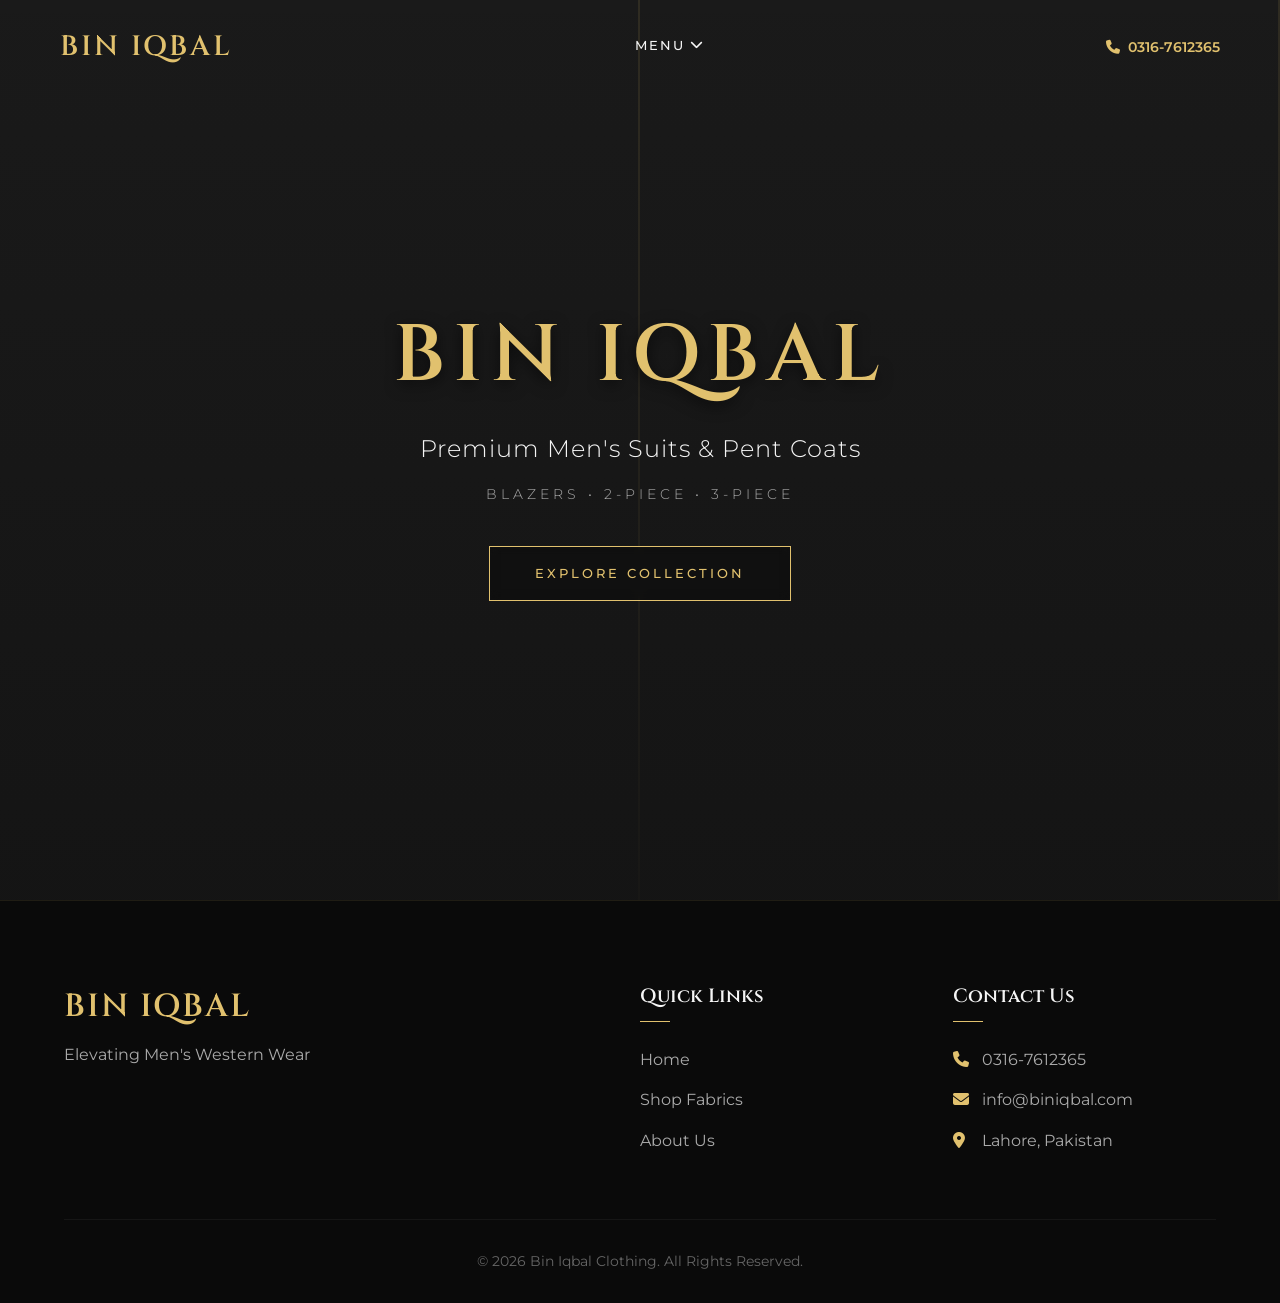
==== index.html @ 8ca0a287 "Add files via upload" ====
<!DOCTYPE html>
<html lang="en">

<head>
    <meta charset="UTF-8">
    <meta name="viewport" content="width=device-width, initial-scale=1.0">
    <title>Bin Iqbal | Premium Men's Suits & Pent Coats</title>
    <meta name="description"
        content="Discover premium men's suits and pent coats at Bin Iqbal. Top-quality 2-piece, 3-piece, and blazers designed for elegance.">
    <link rel="stylesheet" href="styles.css">

    <!-- Google Fonts -->
    <link rel="preconnect" href="https://fonts.googleapis.com">
    <link rel="preconnect" href="https://fonts.gstatic.com" crossorigin>
    <link
        href="https://fonts.googleapis.com/css2?family=Cinzel:wght@400;500;600;700&family=Montserrat:wght@300;400;500;600&display=swap"
        rel="stylesheet">

    <!-- FontAwesome styling for icons -->
    <link rel="stylesheet" href="https://cdnjs.cloudflare.com/ajax/libs/font-awesome/6.4.0/css/all.min.css">
</head>

<body>
    <header class="navbar" id="navbar">
        <div class="logo">BIN IQBAL</div>
        <nav>
            <ul class="nav-menu">
                <li class="dropdown">
                    <a href="#home">Menu <i class="fa-solid fa-chevron-down"></i></a>
                    <div class="dropdown-content">
                        <a href="index.html">Home</a>
                        <a href="collections.html">Collections</a>
                        <a href="about.html">About</a>
                        <a href="contact.html">Contact</a>
                    </div>
                </li>
            </ul>
        </nav>
        <div class="contact-info">
            <a href="tel:03167612365"><i class="fa-solid fa-phone"></i> 0316-7612365</a>
        </div>
        <div class="mobile-menu-btn">
            <i class="fa-solid fa-bars"></i>
        </div>
    </header>

    <section id="home" class="hero">
        <div class="scrolling-wrapper">
            <div class="scrolling-track">
                <!-- Set 1 -->
                <div class="scroll-img"
                    style="background-image: url('https://images.unsplash.com/photo-1593030103066-0093718efeb9?w=400&q=50');">
                </div>
                <div class="scroll-img"
                    style="background-image: url('https://images.unsplash.com/photo-1594938298603-c8148c4dae35?w=400&q=50');">
                </div>
                <!-- Set 2 (for seamless loop) -->
                <div class="scroll-img"
                    style="background-image: url('https://images.unsplash.com/photo-1593030103066-0093718efeb9?w=400&q=50');">
                </div>
                <div class="scroll-img"
                    style="background-image: url('https://images.unsplash.com/photo-1594938298603-c8148c4dae35?w=400&q=50');">
                </div>
            </div>
            <div class="hero-overlay"></div>
        </div>
        <div class="hero-content">
            <h1 class="fade-in-up">BIN IQBAL</h1>
            <p class="fade-in-up delay-1">Premium Men's Suits & Pent Coats</p>
            <p class="sub-text fade-in-up delay-2">Blazers • 2-Piece • 3-Piece</p>
            <a href="#collections" class="cta-button fade-in-up delay-3">Explore Collection</a>
        </div>
    </section>



    <footer id="contact">
        <div class="footer-container">
            <div class="footer-brand">
                <h2>BIN IQBAL</h2>
                <p>Elevating Men's Western Wear</p>
            </div>

            <div class="footer-links">
                <h3>Quick Links</h3>
                <ul>
                    <li><a href="index.html">Home</a></li>
                    <li><a href="collections.html">Shop Fabrics</a></li>
                    <li><a href="about.html">About Us</a></li>
                </ul>
            </div>

            <div class="footer-contact">
                <h3>Contact Us</h3>
                <ul>
                    <li><i class="fa-solid fa-phone"></i> 0316-7612365</li>
                    <li><i class="fa-solid fa-envelope"></i> info@biniqbal.com</li>
                    <li><i class="fa-solid fa-location-dot"></i> Lahore, Pakistan</li>
                </ul>
            </div>
        </div>
        <div class="footer-bottom">
            <p>&copy; 2026 Bin Iqbal Clothing. All Rights Reserved.</p>
        </div>
    </footer>

    <!-- Product Modal -->
    <div id="productModal" class="modal">
        <div class="modal-content">
            <span class="close-btn">&times;</span>
            <h2 id="modal-title">Collection</h2>
            <div class="divider"></div>
            <p id="modal-desc">Explore our premium shades</p>

            <div class="color-variants" id="color-variants">
                <!-- Color items injected via JS -->
            </div>
        </div>
    </div>

    <script src="script.js"></script>
</body>

</html>
---- styles.css ----
/* --- CSS Variables --- */
:root {
    --primary: #121212;
    --secondary: #1a1a1a;
    --accent: #E1C16E;
    /* Premium Gold */
    --accent-hover: #b59b56;
    --text-main: #f5f5f5;
    --text-muted: #aaaaaa;
    --border-color: rgba(225, 193, 110, 0.3);
    --font-heading: 'Cinzel', serif;
    --font-body: 'Montserrat', sans-serif;
}

/* --- Global Resets --- */
* {
    margin: 0;
    padding: 0;
    box-sizing: border-box;
    scroll-behavior: smooth;
}

body {
    font-family: var(--font-body);
    background-color: var(--primary);
    color: var(--text-main);
    overflow-x: hidden;
    line-height: 1.6;
}

h1,
h2,
h3,
h4,
h5,
h6,
.logo {
    font-family: var(--font-heading);
    font-weight: 600;
}

a {
    text-decoration: none;
    color: inherit;
}

li {
    list-style: none;
}

/* --- Navbar / Header --- */
.navbar {
    position: fixed;
    top: 0;
    width: 100%;
    display: flex;
    justify-content: space-between;
    align-items: center;
    padding: 25px 60px;
    z-index: 1000;
    transition: all 0.4s ease;
    background: transparent;
}

.navbar.scrolled {
    background: rgba(18, 18, 18, 0.85);
    backdrop-filter: blur(12px);
    padding: 15px 60px;
    border-bottom: 1px solid var(--border-color);
}

.logo {
    font-size: 28px;
    color: var(--accent);
    letter-spacing: 3px;
    text-transform: uppercase;
}

.nav-menu {
    display: flex;
    gap: 40px;
    list-style: none;
}

.nav-menu>li>a {
    font-size: 13px;
    text-transform: uppercase;
    letter-spacing: 2px;
    font-weight: 500;
    position: relative;
    padding-bottom: 5px;
    transition: color 0.3s;
    cursor: pointer;
    display: flex;
    align-items: center;
    gap: 5px;
}

.dropdown {
    position: relative;
}

.dropdown-content {
    display: none;
    position: absolute;
    top: 100%;
    left: 50%;
    transform: translateX(-50%);
    background-color: var(--secondary);
    min-width: 180px;
    box-shadow: 0px 8px 16px 0px rgba(0, 0, 0, 0.8);
    border: 1px solid var(--border-color);
    z-index: 100;
    border-radius: 4px;
}

.dropdown:hover .dropdown-content {
    display: block;
    animation: fadeIn 0.3s forwards;
}

@keyframes fadeIn {
    from {
        opacity: 0;
        transform: translate(-50%, -10px);
    }

    to {
        opacity: 1;
        transform: translate(-50%, 0);
    }
}

.dropdown-content a {
    color: var(--text-main);
    padding: 12px 16px;
    text-decoration: none;
    display: block;
    font-size: 12px;
    text-transform: uppercase;
    letter-spacing: 2px;
    text-align: center;
    transition: background-color 0.3s, color 0.3s;
    border-bottom: 1px solid rgba(255, 255, 255, 0.05);
}

.dropdown-content a:last-child {
    border-bottom: none;
}

.dropdown-content a:hover {
    background-color: rgba(225, 193, 110, 0.1);
    color: var(--accent);
}

.nav-menu>li>a::after {
    content: '';
    position: absolute;
    width: 0;
    height: 1px;
    bottom: 0;
    left: 50%;
    transform: translateX(-50%);
    background-color: var(--accent);
    transition: width 0.3s ease;
}

.nav-menu>li>a:hover {
    color: var(--accent);
}

.nav-menu>li>a:hover::after {
    width: 100%;
}

.contact-info a {
    font-size: 14px;
    font-weight: 600;
    color: var(--accent);
    display: flex;
    align-items: center;
    gap: 8px;
    transition: opacity 0.3s;
}

.contact-info a:hover {
    opacity: 0.8;
}

.mobile-menu-btn {
    display: none;
    font-size: 24px;
    color: var(--accent);
    cursor: pointer;
}

/* --- Hero Section --- */
.hero {
    height: 100vh;
    width: 100%;
    position: relative;
    display: flex;
    justify-content: center;
    align-items: center;
    text-align: center;
    overflow: hidden;
}

.scrolling-wrapper {
    position: absolute;
    top: 0;
    left: 0;
    width: 100%;
    height: 100%;
    z-index: -2;
    overflow: hidden;
    background-color: #1a1a1a;
}

.scrolling-track {
    display: flex;
    width: 200%;
    /* Enough width to hold the doubled items */
    height: 100%;
    animation: scrollInfinitely 30s linear infinite;
}

.scroll-img {
    flex: 1;
    height: 100%;
    background-size: cover;
    background-position: center;
    background-repeat: no-repeat;
    background-color: #2b2b2b;
    /* Fallback color if image loads slow */
    border-right: 2px solid rgba(225, 193, 110, 0.2);
}

.hero-overlay {
    position: absolute;
    top: 0;
    left: 0;
    width: 100%;
    height: 100%;
    background: linear-gradient(to right, rgba(18, 18, 18, 0.95) 0%, rgba(18, 18, 18, 0.6) 50%, rgba(18, 18, 18, 0.95) 100%);
    z-index: -1;
}

@keyframes scrollInfinitely {
    0% {
        transform: translateX(0);
    }

    100% {
        transform: translateX(-50%);
    }
}

.hero::after {
    content: '';
    position: absolute;
    top: 0;
    left: 0;
    width: 100%;
    height: 100%;
    background: linear-gradient(to bottom, rgba(0, 0, 0, 0.4) 0%, rgba(18, 18, 18, 0.9) 100%);
    z-index: -1;
}

.hero-content {
    z-index: 10;
    max-width: 800px;
    padding: 0 20px;
}

.hero-content h1 {
    font-size: 5rem;
    letter-spacing: 8px;
    margin-bottom: 10px;
    color: var(--accent);
    text-shadow: 0px 4px 15px rgba(0, 0, 0, 0.6);
}

.hero-content p {
    font-size: 1.5rem;
    font-weight: 300;
    margin-bottom: 15px;
    letter-spacing: 1px;
}

.hero-content .sub-text {
    font-size: 0.9rem;
    letter-spacing: 4px;
    color: var(--text-muted);
    margin-bottom: 40px;
    text-transform: uppercase;
}

.cta-button {
    display: inline-block;
    padding: 16px 45px;
    border: 1px solid var(--accent);
    background: rgba(0, 0, 0, 0.3);
    backdrop-filter: blur(5px);
    color: var(--accent);
    font-size: 13px;
    text-transform: uppercase;
    letter-spacing: 3px;
    font-weight: 500;
    transition: all 0.4s ease;
    cursor: pointer;
    position: relative;
    overflow: hidden;
    z-index: 1;
}

.cta-button::before {
    content: '';
    position: absolute;
    top: 0;
    left: 0;
    height: 100%;
    width: 0;
    background: var(--accent);
    z-index: -1;
    transition: width 0.4s ease;
}

.cta-button:hover {
    color: var(--primary);
}

.cta-button:hover::before {
    width: 100%;
}

/* --- Sections General --- */
.section {
    padding: 100px 5%;
}

.bg-alt {
    background-color: var(--secondary);
}

.container {
    max-width: 1200px;
    margin: 0 auto;
}

.section-title {
    text-align: center;
    margin-bottom: 60px;
}

.section-title h2 {
    font-size: 2.5rem;
    color: var(--text-main);
    letter-spacing: 2px;
}

.divider {
    width: 60px;
    height: 2px;
    background-color: var(--accent);
    margin: 20px auto;
}

.section-title p {
    color: var(--text-muted);
    font-size: 1rem;
    letter-spacing: 1px;
}

/* --- Collections Grid --- */
.grid {
    display: grid;
    grid-template-columns: repeat(auto-fit, minmax(320px, 1fr));
    gap: 40px;
}

.card {
    background: var(--secondary);
    border: 1px solid rgba(255, 255, 255, 0.05);
    transition: transform 0.4s ease, border-color 0.4s ease;
    overflow: hidden;
    cursor: pointer;
}

.card:hover {
    transform: translateY(-10px);
    border-color: var(--border-color);
}

.card-image {
    height: 400px;
    background-size: cover;
    background-position: center;
}

/* Specific Card BG Images with fast-loading params and fallback colors */
.img-1 {
    background-color: #2b2b2b;
    background-image: url('https://images.unsplash.com/photo-1594938298603-c8148c4dae35?q=50&w=400&auto=format&fit=crop');
}

.img-2 {
    background-color: #2b2b2b;
    background-image: url('https://images.unsplash.com/photo-1593030103066-0093718efeb9?q=50&w=400&auto=format&fit=crop');
}

.img-3 {
    background-color: #2b2b2b;
    background-image: url('https://images.unsplash.com/photo-1601618361546-f9d2d78d2b70?q=50&w=400&auto=format&fit=crop');
}

.card-content {
    padding: 30px;
    text-align: center;
    position: relative;
}

.card-content h3 {
    font-size: 1.5rem;
    margin-bottom: 15px;
    color: var(--accent);
}

.card-content p {
    color: var(--text-muted);
    font-size: 0.95rem;
    margin-bottom: 20px;
}

.card-content .price {
    display: block;
    font-size: 1.1rem;
    font-weight: 500;
    color: var(--text-main);
    letter-spacing: 1px;
    margin-bottom: 15px;
}

.view-more {
    font-size: 0.85rem;
    text-transform: uppercase;
    color: var(--accent);
    letter-spacing: 2px;
    display: inline-flex;
    align-items: center;
    gap: 8px;
    transition: gap 0.3s;
}

.card:hover .view-more {
    gap: 15px;
}

/* --- Modal Styles --- */
.modal {
    display: none;
    position: fixed;
    top: 0;
    left: 0;
    width: 100%;
    height: 100%;
    background-color: rgba(0, 0, 0, 0.85);
    z-index: 2000;
    justify-content: center;
    align-items: center;
    backdrop-filter: blur(8px);
    opacity: 0;
    transition: opacity 0.3s ease;
}

.modal.show {
    display: flex;
    opacity: 1;
}

.modal-content {
    background-color: var(--secondary);
    border: 1px solid var(--border-color);
    padding: 50px;
    border-radius: 4px;
    width: 90%;
    max-width: 900px;
    position: relative;
    text-align: center;
    max-height: 90vh;
    overflow-y: auto;
    transform: scale(0.9);
    transition: transform 0.3s ease;
}

.modal.show .modal-content {
    transform: scale(1);
}

.close-btn {
    position: absolute;
    top: 15px;
    right: 25px;
    font-size: 35px;
    color: var(--text-muted);
    cursor: pointer;
    transition: color 0.3s;
    line-height: 1;
}

.close-btn:hover {
    color: var(--accent);
}

.color-variants {
    display: grid;
    grid-template-columns: repeat(auto-fit, minmax(180px, 1fr));
    gap: 30px;
    margin-top: 40px;
}

.color-item {
    background: var(--primary);
    padding: 30px 20px;
    border-radius: 4px;
    border: 1px solid rgba(255, 255, 255, 0.05);
    transition: transform 0.3s, border-color 0.3s;
}

.color-item:hover {
    transform: translateY(-8px);
    border-color: var(--accent);
}

.color-swatch {
    width: 80px;
    height: 80px;
    border-radius: 50%;
    margin: 0 auto 20px;
    box-shadow: 0 4px 15px rgba(0, 0, 0, 0.6);
    position: relative;
}

.color-swatch::after {
    content: '';
    position: absolute;
    top: -5px;
    left: -5px;
    right: -5px;
    bottom: -5px;
    border-radius: 50%;
    border: 1px solid var(--border-color);
    opacity: 0;
    transition: opacity 0.3s;
}

.color-item:hover .color-swatch::after {
    opacity: 1;
}

.color-item p {
    font-weight: 500;
    margin-bottom: 15px;
    letter-spacing: 1px;
}

.buy-btn {
    padding: 10px 25px;
    background: transparent;
    border: 1px solid var(--accent);
    color: var(--accent);
    cursor: pointer;
    font-size: 11px;
    text-transform: uppercase;
    letter-spacing: 1px;
    transition: all 0.3s;
}

.buy-btn:hover {
    background: var(--accent);
    color: var(--primary);
}


/* --- About Section (Split Layout) --- */
.layout-split {
    display: flex;
    align-items: center;
    gap: 60px;
}

.text-content {
    flex: 1;
}

.text-content p {
    margin-bottom: 20px;
    color: var(--text-muted);
    font-size: 1.05rem;
    line-height: 1.8;
}

.text-content strong {
    color: var(--accent);
}

.image-content {
    flex: 1;
    position: relative;
}

.image-content img {
    width: 100%;
    height: auto;
    object-fit: cover;
    box-shadow: -20px 20px 0px 0px var(--border-color);
}

/* --- Footer --- */
footer {
    background-color: #0a0a0a;
    padding: 80px 5% 30px;
    border-top: 1px solid rgba(225, 193, 110, 0.1);
}

.footer-container {
    max-width: 1200px;
    margin: 0 auto;
    display: grid;
    grid-template-columns: 2fr 1fr 1fr;
    gap: 50px;
    margin-bottom: 50px;
}

.footer-brand h2 {
    font-size: 2rem;
    color: var(--accent);
    margin-bottom: 10px;
    letter-spacing: 2px;
}

.footer-brand p {
    color: var(--text-muted);
}

.footer-links h3,
.footer-contact h3 {
    font-size: 1.2rem;
    margin-bottom: 25px;
    position: relative;
    padding-bottom: 10px;
}

.footer-links h3::after,
.footer-contact h3::after {
    content: '';
    position: absolute;
    left: 0;
    bottom: 0;
    width: 30px;
    height: 1px;
    background-color: var(--accent);
}

.footer-links ul li,
.footer-contact ul li {
    margin-bottom: 15px;
    color: var(--text-muted);
}

.footer-links ul li a {
    transition: color 0.3s;
}

.footer-links ul li a:hover {
    color: var(--accent);
}

.footer-contact ul li i {
    width: 25px;
    color: var(--accent);
}

.footer-bottom {
    text-align: center;
    padding-top: 30px;
    border-top: 1px solid rgba(255, 255, 255, 0.05);
    color: #666;
    font-size: 0.9rem;
}

/* --- Initial State Animations --- */
.fade-in-up {
    opacity: 0;
    transform: translateY(30px);
    animation: fadeInUp 1s forwards cubic-bezier(0.2, 0.8, 0.2, 1);
}

.hero-content .delay-1 {
    animation-delay: 0.2s;
}

.hero-content .delay-2 {
    animation-delay: 0.4s;
}

.hero-content .delay-3 {
    animation-delay: 0.6s;
}

@keyframes fadeInUp {
    to {
        opacity: 1;
        transform: translateY(0);
    }
}

/* Scroll Revel Classes */
.reveal {
    opacity: 0;
    transform: translateY(50px);
    transition: all 0.8s ease-out;
}

.reveal.active {
    opacity: 1;
    transform: translateY(0);
}

/* --- Responsive --- */
@media screen and (max-width: 900px) {
    .navbar {
        padding: 20px 30px;
    }

    .navbar nav ul,
    .contact-info {
        display: none;
        /* simple hidden for mobile, can add toggle later */
    }

    .mobile-menu-btn {
        display: block;
    }

    .hero-content h1 {
        font-size: 3rem;
    }

    .hero-content p {
        font-size: 1.2rem;
    }

    .layout-split {
        flex-direction: column;
    }

    .footer-container {
        grid-template-columns: 1fr;
        gap: 40px;
    }

    .image-content img {
        box-shadow: -10px 10px 0px 0px var(--border-color);
    }

    .modal-content {
        padding: 30px 20px;
    }
}
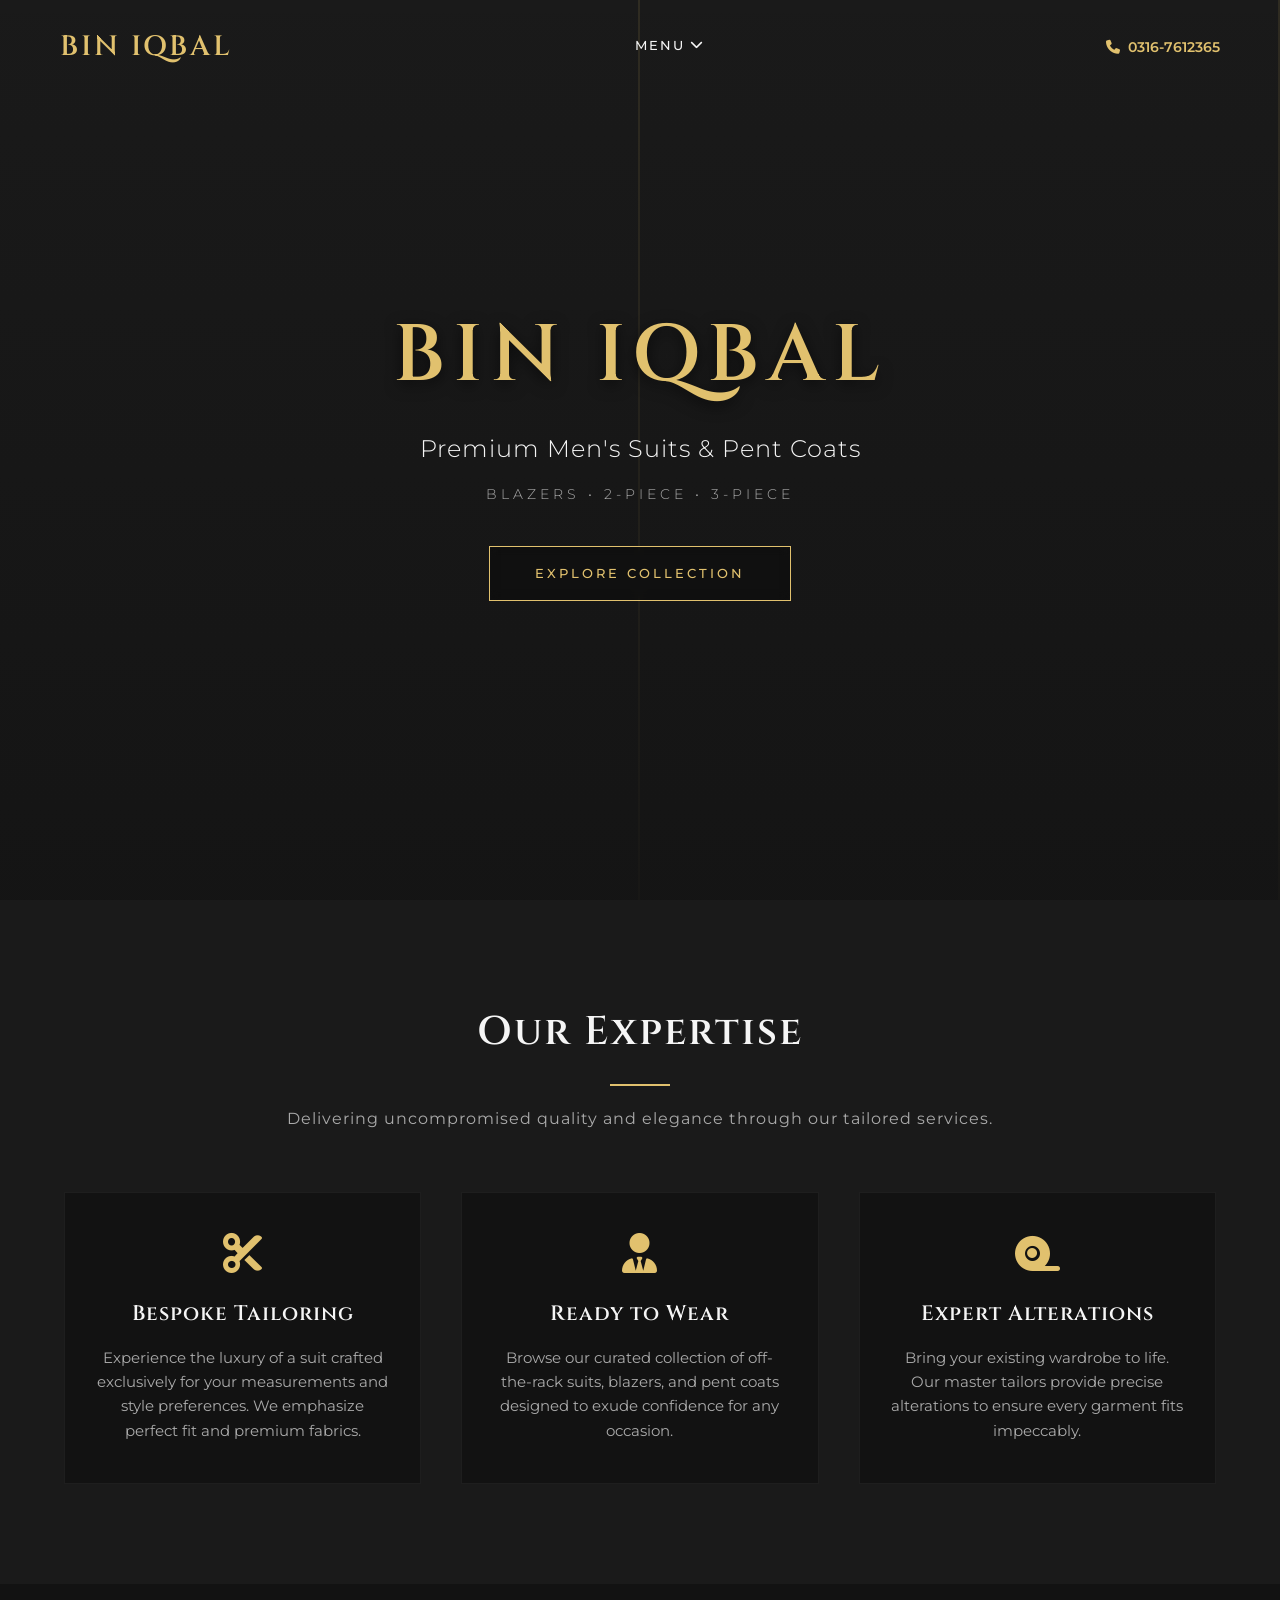
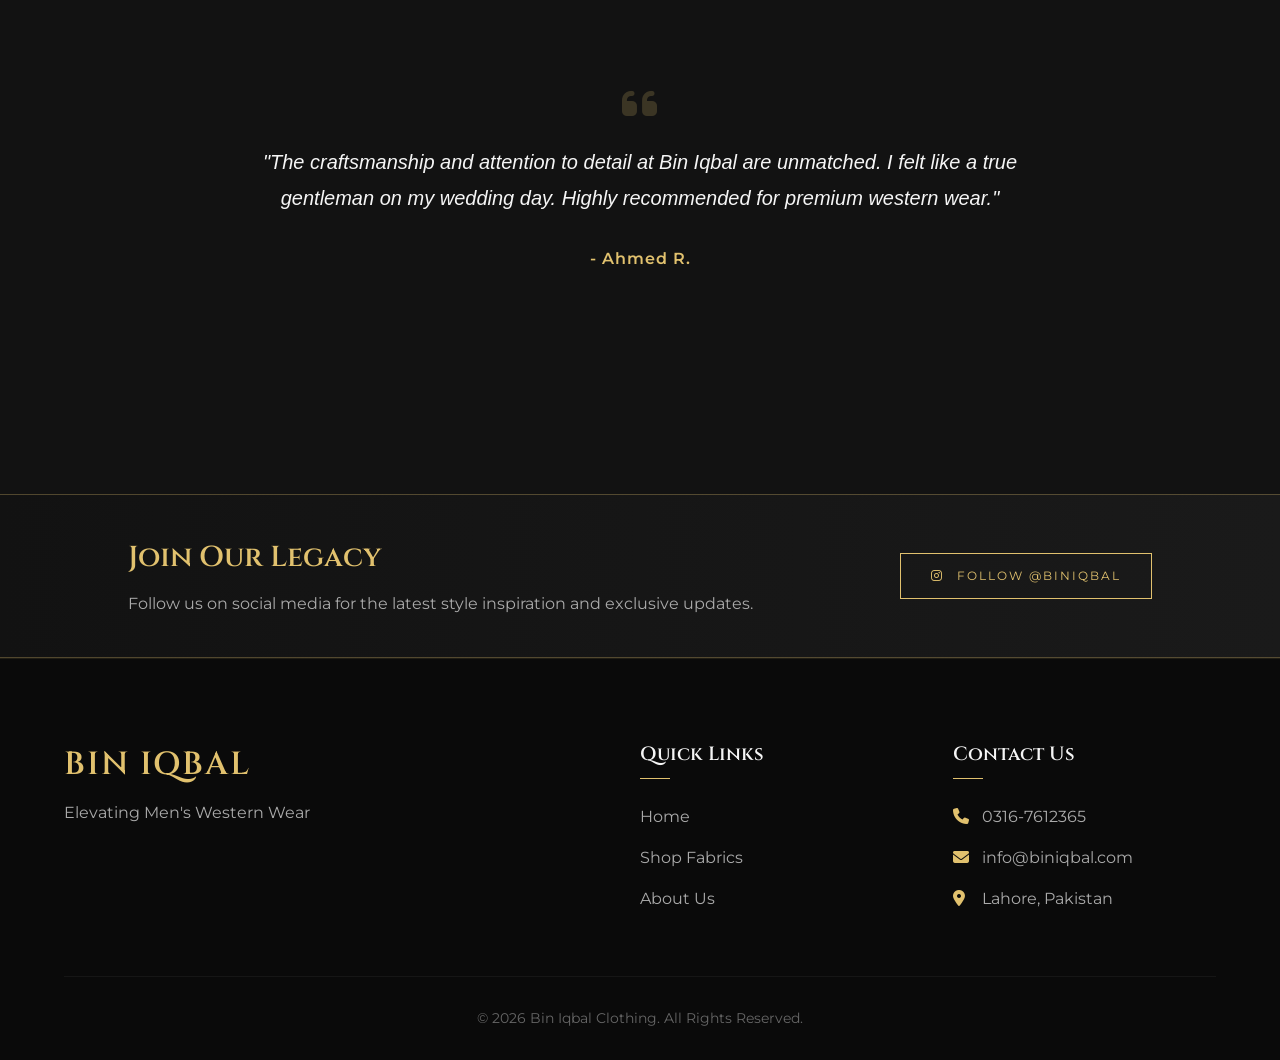
==== commit da1613ca: "Add files via upload" ====
--- a/index.html
+++ b/index.html
@@ -72,7 +72,64 @@
         </div>
     </section>
 
+    <!-- Services Section -->
+    <section id="services" class="section bg-alt">
+        <div class="container reveal">
+            <div class="section-title">
+                <h2>Our Expertise</h2>
+                <div class="divider"></div>
+                <p>Delivering uncompromised quality and elegance through our tailored services.</p>
+            </div>
+            
+            <div class="services-grid">
+                <div class="service-card">
+                    <i class="fa-solid fa-scissors service-icon"></i>
+                    <h3>Bespoke Tailoring</h3>
+                    <p>Experience the luxury of a suit crafted exclusively for your measurements and style preferences. We emphasize perfect fit and premium fabrics.</p>
+                </div>
+                <div class="service-card">
+                    <i class="fa-solid fa-user-tie service-icon"></i>
+                    <h3>Ready to Wear</h3>
+                    <p>Browse our curated collection of off-the-rack suits, blazers, and pent coats designed to exude confidence for any occasion.</p>
+                </div>
+                <div class="service-card">
+                    <i class="fa-solid fa-tape service-icon"></i>
+                    <h3>Expert Alterations</h3>
+                    <p>Bring your existing wardrobe to life. Our master tailors provide precise alterations to ensure every garment fits impeccably.</p>
+                </div>
+            </div>
+        </div>
+    </section>
 
+    <!-- Testimonials Section -->
+    <section class="testimonials-section">
+        <div class="container reveal">
+            <i class="fa-solid fa-quote-left quote-icon"></i>
+            <div class="testimonial-container">
+                <div class="testimonial-slide active">
+                    <p class="testimonial-text">"The craftsmanship and attention to detail at Bin Iqbal are unmatched. I felt like a true gentleman on my wedding day. Highly recommended for premium western wear."</p>
+                    <p class="testimonial-author">- Ahmed R.</p>
+                </div>
+                <div class="testimonial-slide">
+                    <p class="testimonial-text">"I have bought three suits from them, and each time the fitting has been perfect. The fabrics look rich, and the stitching is absolutely flawless!"</p>
+                    <p class="testimonial-author">- Salman K.</p>
+                </div>
+                <div class="testimonial-slide">
+                    <p class="testimonial-text">"Their premium blazers are my go-to for corporate meetings. You really get what you pay for — elegance, comfort, and undeniable style."</p>
+                    <p class="testimonial-author">- Usama T.</p>
+                </div>
+            </div>
+        </div>
+    </section>
+
+    <!-- Instagram / Follow Us Banner -->
+    <div class="insta-banner reveal">
+        <div class="insta-text">
+            <h3>Join Our Legacy</h3>
+            <p>Follow us on social media for the latest style inspiration and exclusive updates.</p>
+        </div>
+        <a href="#" class="insta-btn"><i class="fa-brands fa-instagram" style="margin-right: 8px;"></i> Follow @BinIqbal</a>
+    </div>
 
     <footer id="contact">
         <div class="footer-container">
--- a/styles.css
+++ b/styles.css
@@ -736,7 +736,6 @@
     .navbar nav ul,
     .contact-info {
         display: none;
-        /* simple hidden for mobile, can add toggle later */
     }
 
     .mobile-menu-btn {
@@ -767,4 +766,198 @@
     .modal-content {
         padding: 30px 20px;
     }
+}
+
+/* --- Mobile Menu Styles --- */
+.mobile-menu-overlay {
+    position: fixed;
+    top: 0;
+    right: -100%;
+    width: 300px;
+    height: 100vh;
+    background-color: var(--secondary);
+    z-index: 2000;
+    transition: right 0.4s cubic-bezier(0.77, 0, 0.175, 1);
+    display: flex;
+    flex-direction: column;
+    padding: 80px 40px;
+    box-shadow: -10px 0 30px rgba(0,0,0,0.8);
+    border-left: 1px solid var(--border-color);
+}
+
+.mobile-menu-overlay.active {
+    right: 0;
+}
+
+.close-mobile-btn {
+    position: absolute;
+    top: 25px;
+    right: 30px;
+    font-size: 35px;
+    color: var(--text-muted);
+    cursor: pointer;
+    transition: color 0.3s;
+    line-height: 1;
+}
+
+.close-mobile-btn:hover {
+    color: var(--accent);
+}
+
+.mobile-nav-links {
+    display: flex;
+    flex-direction: column;
+    gap: 30px;
+}
+
+.mobile-nav-links a {
+    font-size: 16px;
+    text-transform: uppercase;
+    letter-spacing: 2px;
+    color: var(--text-main);
+    transition: color 0.3s;
+    font-weight: 500;
+}
+
+.mobile-nav-links a:hover {
+    color: var(--accent);
+}
+
+/* --- New Sections Styles --- */
+.services-grid {
+    display: grid;
+    grid-template-columns: repeat(auto-fit, minmax(280px, 1fr));
+    gap: 40px;
+    margin-top: 50px;
+}
+
+.service-card {
+    background: var(--primary);
+    padding: 40px 30px;
+    text-align: center;
+    border: 1px solid rgba(255,255,255,0.05);
+    transition: transform 0.4s ease, border-color 0.4s ease;
+}
+
+.service-card:hover {
+    transform: translateY(-8px);
+    border-color: var(--accent);
+}
+
+.service-icon {
+    font-size: 40px;
+    color: var(--accent);
+    margin-bottom: 25px;
+}
+
+.service-card h3 {
+    font-size: 1.3rem;
+    margin-bottom: 15px;
+    letter-spacing: 1px;
+}
+
+.service-card p {
+    color: var(--text-muted);
+    font-size: 0.95rem;
+}
+
+/* Testimonials */
+.testimonials-section {
+    position: relative;
+    overflow: hidden;
+    padding: 100px 5%;
+    text-align: center;
+}
+
+.testimonial-container {
+    max-width: 800px;
+    margin: 0 auto;
+    position: relative;
+    height: 250px;
+}
+
+.testimonial-slide {
+    position: absolute;
+    top: 0;
+    left: 0;
+    width: 100%;
+    opacity: 0;
+    transform: translateX(50px);
+    transition: all 0.6s ease;
+    visibility: hidden;
+}
+
+.testimonial-slide.active {
+    opacity: 1;
+    transform: translateX(0);
+    visibility: visible;
+}
+
+.testimonial-text {
+    font-size: 1.25rem;
+    font-style: italic;
+    color: var(--text-main);
+    margin-bottom: 30px;
+    line-height: 1.8;
+}
+
+.testimonial-author {
+    font-size: 1rem;
+    color: var(--accent);
+    font-weight: 600;
+    letter-spacing: 1px;
+}
+
+.quote-icon {
+    font-size: 40px;
+    color: rgba(225, 193, 110, 0.2);
+    margin-bottom: 20px;
+}
+
+/* Instagram Banner */
+.insta-banner {
+    display: flex;
+    justify-content: space-between;
+    align-items: center;
+    background: linear-gradient(90deg, #121212, #1a1a1a);
+    padding: 40px 10%;
+    border-top: 1px solid var(--border-color);
+    border-bottom: 1px solid var(--border-color);
+}
+
+.insta-text h3 {
+    font-size: 1.8rem;
+    color: var(--accent);
+    margin-bottom: 10px;
+}
+
+.insta-text p {
+    color: var(--text-muted);
+}
+
+.insta-btn {
+    padding: 12px 30px;
+    border: 1px solid var(--accent);
+    color: var(--accent);
+    text-transform: uppercase;
+    letter-spacing: 2px;
+    font-size: 12px;
+    transition: all 0.3s;
+}
+
+.insta-btn:hover {
+    background: var(--accent);
+    color: var(--primary);
+}
+
+@media screen and (max-width: 768px) {
+    .testimonial-container {
+        height: 350px;
+    }
+    
+    .insta-banner {
+        flex-direction: column;
+        text-align: center;
+        gap: 20px;
+    }
 }
